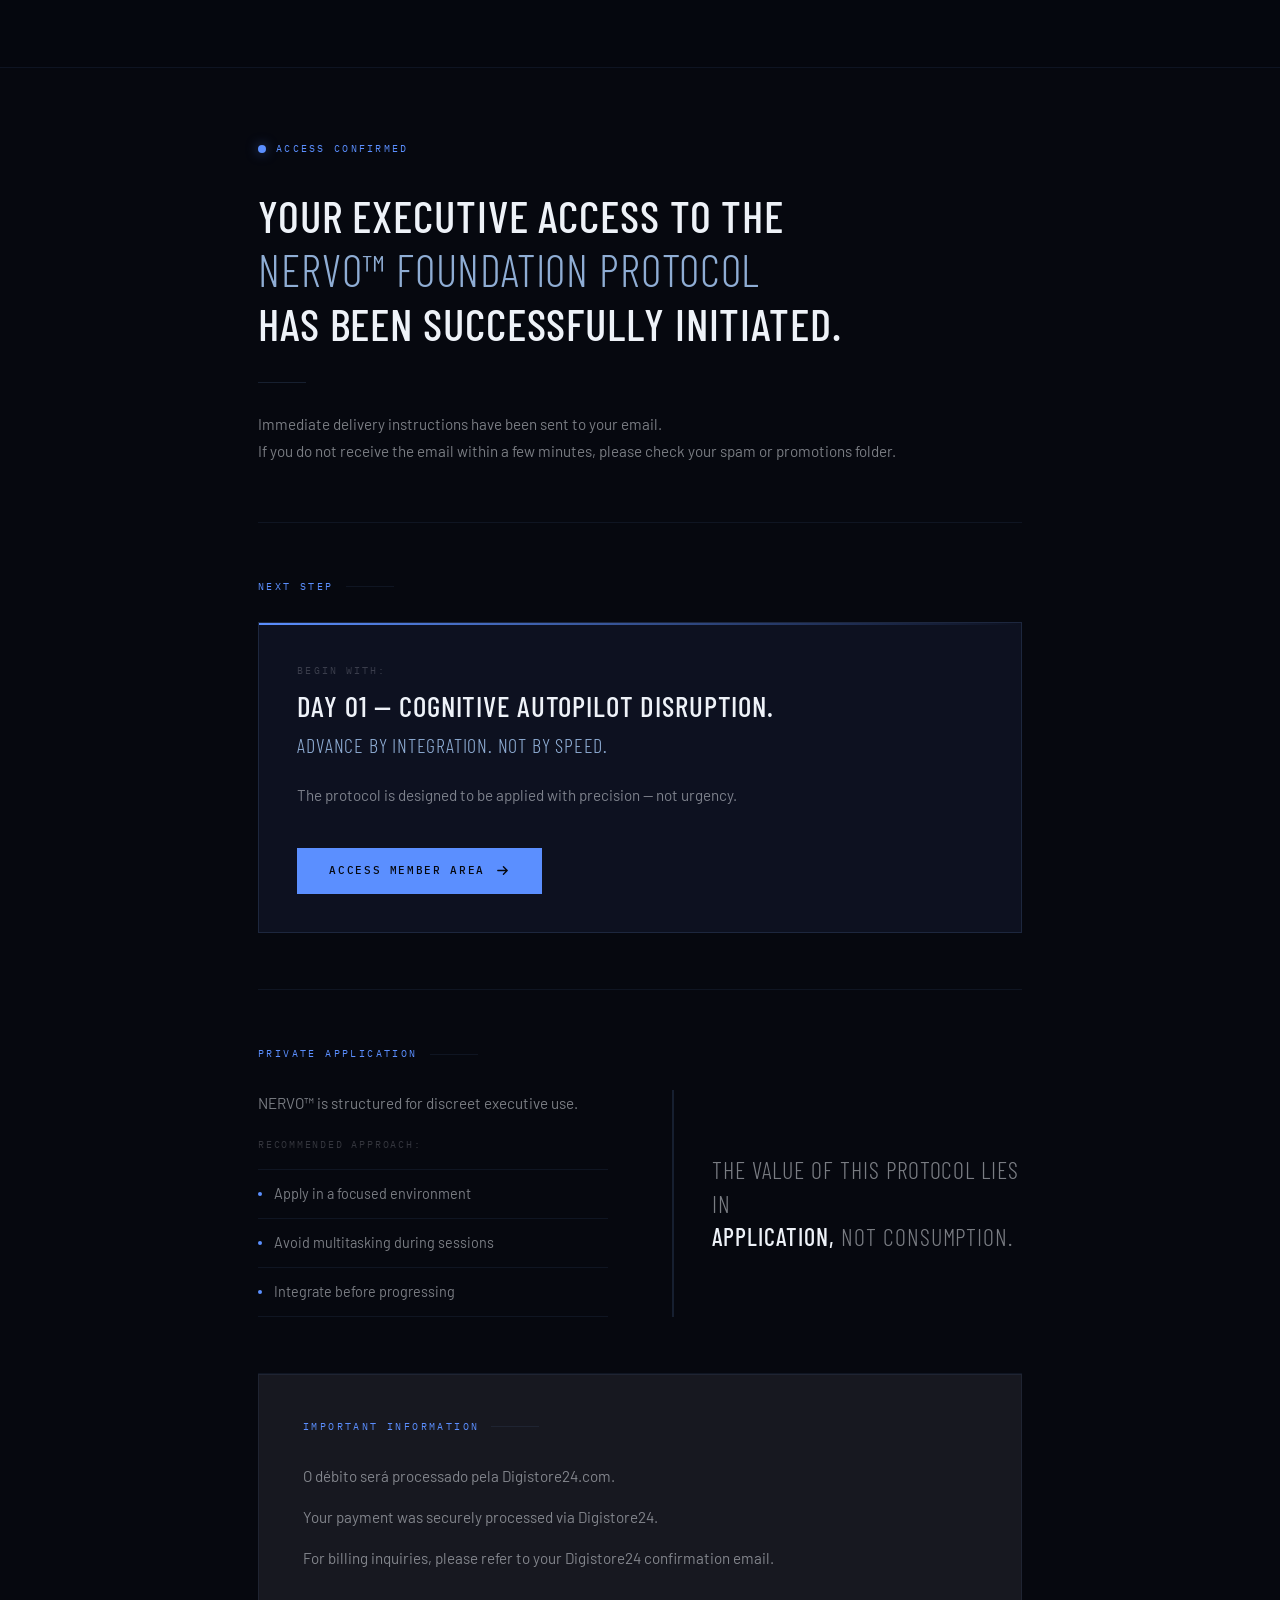
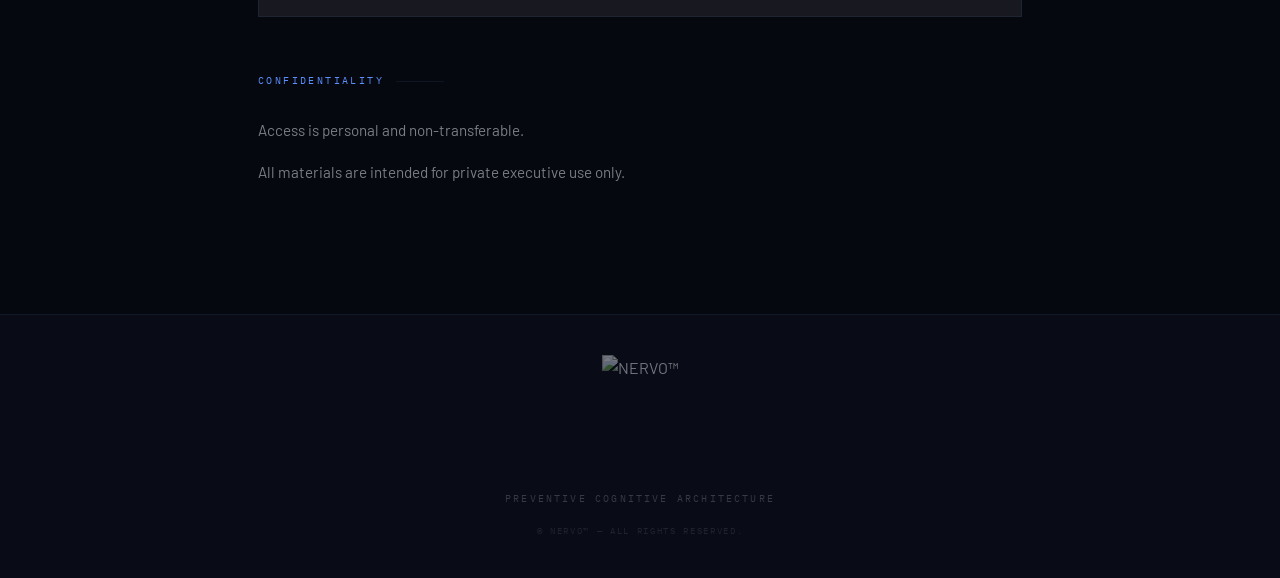
==== Thankyou.html @ c0cc9076 "Add files via upload" ====
<!DOCTYPE html>
<html lang="en">
<head>
  <meta charset="UTF-8" />
  <meta name="viewport" content="width=device-width, initial-scale=1.0" />
  <title>NERVO™ — Access Confirmed</title>
  <link rel="stylesheet" href="thankyou.css" />
  <link rel="preconnect" href="https://fonts.googleapis.com" />
  <link rel="preconnect" href="https://fonts.gstatic.com" crossorigin />
  <link href="https://fonts.googleapis.com/css2?family=Barlow:wght@300;400;500&family=Barlow+Condensed:wght@300;400;500;600;700&family=IBM+Plex+Mono:wght@300;400&display=swap" rel="stylesheet" />
</head>
<body>

  <header class="page-header">
    <div class="header-inner">
      <div class="logo-wrap">
        <img src="scr/NERVO_favicon_192.png" alt="NERVO™" class="logo-img" />
      </div>
    </div>
  </header>

  <main class="main">
    <div class="container">

      <section class="block block-confirmation fade-up">
        <div class="status-line">
          <span class="status-dot"></span>
          <span class="status-label">Access Confirmed</span>
        </div>
        <h1 class="page-title">
          Your executive access to the<br />
          <span class="title-dim">NERVO™ Foundation Protocol</span><br />
          has been successfully initiated.
        </h1>
        <div class="divider-rule"></div>
        <p class="delivery-note fade-up delay-1">
          Immediate delivery instructions have been sent to your email.<br />
          If you do not receive the email within a few minutes, please check your spam or promotions folder.
        </p>
      </section>

      <section class="block fade-up delay-2">
        <div class="block-label">Next Step</div>
        <div class="next-step-block">
          <p class="next-pre">Begin with:</p>
          <p class="next-title">Day 01 — Cognitive Autopilot Disruption.</p>
          <p class="next-sub">Advance by integration. Not by speed.</p>
          <p class="body-text">The protocol is designed to be applied with precision — not urgency.</p>
          <a href="https://www.digistore24.com/member-area/YOUR_PRODUCT_ID" class="btn-access" target="_blank" rel="noopener noreferrer">
            Access Member Area
            <svg width="15" height="15" viewBox="0 0 16 16" fill="none"><path d="M3 8h10M9 4l4 4-4 4" stroke="currentColor" stroke-width="1.5" stroke-linecap="round" stroke-linejoin="round"/></svg>
          </a>
        </div>
      </section>

      <section class="block fade-up delay-2">
        <div class="block-label">Private Application</div>
        <div class="two-col">
          <div>
            <p class="body-text">NERVO™ is structured for discreet executive use.</p>
            <p class="mono-label">Recommended approach:</p>
            <ul class="approach-list">
              <li>Apply in a focused environment</li>
              <li>Avoid multitasking during sessions</li>
              <li>Integrate before progressing</li>
            </ul>
          </div>
          <div class="statement-aside">
            <p>The value of this protocol lies in<br /><strong>application,</strong> not consumption.</p>
          </div>
        </div>
      </section>

      <section class="block block-info fade-up delay-3">
        <div class="block-label">Important Information</div>
        <p class="body-text">O débito será processado pela Digistore24.com.</p>
        <p class="body-text">Your payment was securely processed via Digistore24.</p>
        <p class="body-text">For billing inquiries, please refer to your Digistore24 confirmation email.</p>
      </section>

      <section class="block block-confidentiality fade-up delay-3">
        <div class="block-label">Confidentiality</div>
        <p class="body-text">Access is personal and non-transferable.</p>
        <p class="body-text">All materials are intended for private executive use only.</p>
      </section>

    </div>
  </main>

  <footer class="page-footer">
    <div class="container footer-inner">
      <div class="footer-logo">
        <img src="scr/NERVO_favicon_192.png" alt="NERVO™" />
      </div>
      <p class="footer-tagline">Preventive Cognitive Architecture</p>
      <p class="footer-copy">© NERVO™ — All rights reserved.</p>
    </div>
  </footer>

  <script src="thankyou.js"></script>
</body>
</html>
---- thankyou.css ----
:root {
  --bg:         #06080f;
  --bg-alt:     #090c16;
  --surface:    #0d1120;
  --border:     rgba(100,140,200,0.1);
  --border-mid: rgba(100,140,200,0.18);

  --white:      #eef2f8;
  --white-80:   rgba(238,242,248,0.8);
  --white-50:   rgba(238,242,248,0.5);
  --white-25:   rgba(238,242,248,0.2);
  --white-10:   rgba(238,242,248,0.07);

  --blue:       #5b8fff;
  --blue-dim:   rgba(91,143,255,0.12);
  --steel:      #8fadd4;

  --font-sans:  'Barlow', sans-serif;
  --font-cond:  'Barlow Condensed', sans-serif;
  --font-mono:  'IBM Plex Mono', monospace;

  --max:        860px;
  --pad-x:      clamp(20px, 5vw, 48px);
  --header-h:   68px;
}

*, *::before, *::after { box-sizing: border-box; margin: 0; padding: 0; }
html { scroll-behavior: smooth; }

body {
  background: var(--bg);
  color: var(--white);
  font-family: var(--font-sans);
  font-size: 16px;
  line-height: 1.65;
  -webkit-font-smoothing: antialiased;
  min-height: 100vh;
  display: flex;
  flex-direction: column;
}

img { max-width: 100%; display: block; }
a { text-decoration: none; }

.container {
  max-width: var(--max);
  margin: 0 auto;
  padding: 0 var(--pad-x);
  width: 100%;
}

.page-header {
  height: var(--header-h);
  border-bottom: 1px solid var(--border);
  background: rgba(6,8,15,0.96);
  backdrop-filter: blur(20px);
  position: sticky;
  top: 0;
  z-index: 100;
}

.header-inner {
  max-width: var(--max);
  margin: 0 auto;
  padding: 0 var(--pad-x);
  height: 100%;
  display: flex;
  align-items: center;
}

.logo-img {
  height: 190px;
  width: auto;
  object-fit: contain;
}

.main {
  flex: 1;
  padding: clamp(56px, 8vh, 100px) 0 clamp(56px, 8vh, 80px);
}

.block {
  padding: clamp(36px, 5vw, 56px) 0;
  border-bottom: 1px solid var(--border);
}

.block:last-child { border-bottom: none; }

.block-label {
  font-family: var(--font-mono);
  font-size: 0.6rem;
  letter-spacing: 0.25em;
  text-transform: uppercase;
  color: var(--blue);
  margin-bottom: 1.75rem;
  display: flex;
  align-items: center;
  gap: 12px;
}

.block-label::after {
  content: '';
  flex: 1;
  height: 1px;
  background: var(--border);
  max-width: 48px;
}

.block-confirmation {
  padding-top: 0;
}

.status-line {
  display: flex;
  align-items: center;
  gap: 10px;
  margin-bottom: 2rem;
}

.status-dot {
  width: 8px;
  height: 8px;
  border-radius: 50%;
  background: var(--blue);
  box-shadow: 0 0 12px rgba(91,143,255,0.5);
  animation: pulse 2.5s ease-in-out infinite;
}

@keyframes pulse {
  0%, 100% { opacity: 1; box-shadow: 0 0 10px rgba(91,143,255,0.4); }
  50%       { opacity: 0.7; box-shadow: 0 0 18px rgba(91,143,255,0.7); }
}

.status-label {
  font-family: var(--font-mono);
  font-size: 0.65rem;
  letter-spacing: 0.22em;
  text-transform: uppercase;
  color: var(--blue);
}

.page-title {
  font-family: var(--font-cond);
  font-size: clamp(1.7rem, 4vw, 2.8rem);
  font-weight: 500;
  text-transform: uppercase;
  letter-spacing: 0.02em;
  line-height: 1.2;
  color: var(--white);
  margin-bottom: 2rem;
}

.title-dim {
  color: var(--steel);
  font-weight: 300;
}

.divider-rule {
  width: 48px;
  height: 1px;
  background: var(--border-mid);
  margin-bottom: 1.75rem;
}

.delivery-note {
  font-size: clamp(0.85rem, 1.4vw, 0.95rem);
  color: var(--white-50);
  line-height: 1.78;
}

.next-step-block {
  border: 1px solid var(--border-mid);
  background: var(--surface);
  padding: clamp(24px, 3vw, 40px);
  position: relative;
  overflow: hidden;
}

.next-step-block::before {
  content: '';
  position: absolute;
  top: 0; left: 0; right: 0;
  height: 2px;
  background: linear-gradient(90deg, var(--blue), transparent);
}

.next-pre {
  font-family: var(--font-mono);
  font-size: 0.65rem;
  letter-spacing: 0.2em;
  text-transform: uppercase;
  color: var(--white-25);
  margin-bottom: 10px;
}

.next-title {
  font-family: var(--font-cond);
  font-size: clamp(1.3rem, 2.5vw, 1.8rem);
  font-weight: 500;
  text-transform: uppercase;
  letter-spacing: 0.03em;
  color: var(--white);
  margin-bottom: 6px;
  line-height: 1.2;
}

.next-sub {
  font-family: var(--font-cond);
  font-size: clamp(1rem, 1.8vw, 1.25rem);
  font-weight: 300;
  text-transform: uppercase;
  letter-spacing: 0.04em;
  color: var(--steel);
  margin-bottom: 1.25rem;
}

.body-text {
  font-size: clamp(0.85rem, 1.4vw, 0.95rem);
  color: var(--white-50);
  line-height: 1.78;
  margin-bottom: 0.9rem;
}

.btn-access {
  display: inline-flex;
  align-items: center;
  gap: 10px;
  margin-top: 1.5rem;
  padding: 14px 32px;
  background: var(--blue);
  color: #06080f;
  font-family: var(--font-mono);
  font-size: 0.68rem;
  font-weight: 500;
  letter-spacing: 0.15em;
  text-transform: uppercase;
  position: relative;
  overflow: hidden;
  transition: background 0.3s, transform 0.2s, box-shadow 0.3s;
}

.btn-access::after {
  content: '';
  position: absolute;
  inset: 0;
  background: rgba(255,255,255,0.14);
  transform: translateX(-105%);
  transition: transform 0.4s cubic-bezier(.4,0,.2,1);
}

.btn-access:hover::after { transform: translateX(0); }
.btn-access:hover {
  transform: translateY(-2px);
  box-shadow: 0 8px 28px rgba(91,143,255,0.28);
}

.two-col {
  display: grid;
  grid-template-columns: 1fr 1fr;
  gap: clamp(32px, 5vw, 64px);
  align-items: start;
}

.mono-label {
  font-family: var(--font-mono);
  font-size: 0.62rem;
  letter-spacing: 0.18em;
  text-transform: uppercase;
  color: var(--white-25);
  margin-bottom: 1rem;
  margin-top: 1.25rem;
}

.approach-list {
  list-style: none;
  border-top: 1px solid var(--border);
}

.approach-list li {
  font-size: clamp(0.82rem, 1.3vw, 0.9rem);
  color: var(--white-50);
  padding: 12px 0;
  border-bottom: 1px solid var(--border);
  padding-left: 16px;
  position: relative;
}

.approach-list li::before {
  content: '';
  position: absolute;
  left: 0;
  top: 50%;
  transform: translateY(-50%);
  width: 4px;
  height: 4px;
  border-radius: 50%;
  background: var(--blue);
}

.statement-aside {
  display: flex;
  align-items: center;
  justify-content: flex-start;
  border-left: 2px solid var(--border-mid);
  padding-left: clamp(24px, 3vw, 40px);
  align-self: stretch;
}

.statement-aside p {
  font-family: var(--font-cond);
  font-size: clamp(1.1rem, 2vw, 1.5rem);
  font-weight: 300;
  text-transform: uppercase;
  letter-spacing: 0.04em;
  color: var(--white-50);
  line-height: 1.4;
}

.statement-aside p strong {
  color: var(--white);
  font-weight: 500;
}

.block-info {
  background: var(--white-10);
  padding: clamp(28px, 4vw, 44px);
  border: 1px solid var(--border);
  border-radius: 0;
  margin: 0 0;
}

.block-info .body-text:last-child { margin-bottom: 0; }

.block-confidentiality .body-text:last-child { margin-bottom: 0; }

.page-footer {
  border-top: 1px solid var(--border);
  padding: 40px 0;
  background: var(--bg-alt);
  margin-top: auto;
}

.footer-inner {
  display: flex;
  flex-direction: column;
  align-items: center;
  text-align: center;
  gap: 1rem;
}

.footer-logo img {
  height: 120px;
  width: auto;
  object-fit: contain;
  opacity: 0.45;
  filter: grayscale(0.2);
  transition: opacity 0.3s;
}
.footer-logo img:hover { opacity: 0.75; }

.footer-tagline {
  font-family: var(--font-mono);
  font-size: 0.62rem;
  letter-spacing: 0.22em;
  text-transform: uppercase;
  color: var(--white-25);
}

.footer-copy {
  font-family: var(--font-mono);
  font-size: 0.58rem;
  letter-spacing: 0.18em;
  text-transform: uppercase;
  color: rgba(238,242,248,0.1);
}

.fade-up {
  opacity: 0;
  transform: translateY(20px);
  transition: opacity 0.65s cubic-bezier(.4,0,.2,1), transform 0.65s cubic-bezier(.4,0,.2,1);
}

.fade-up.visible { opacity: 1; transform: translateY(0); }

.delay-1 { transition-delay: 0.1s; }
.delay-2 { transition-delay: 0.2s; }
.delay-3 { transition-delay: 0.35s; }


@media (max-width: 640px) {
  .two-col {
    grid-template-columns: 1fr;
    gap: 28px;
  }

  .statement-aside {
    border-left: none;
    border-top: 1px solid var(--border-mid);
    padding-left: 0;
    padding-top: 24px;
    align-items: flex-start;
  }

  .btn-access {
    width: 100%;
    justify-content: center;
  }

  .page-title {
    font-size: clamp(1.5rem, 7vw, 2.2rem);
  }
}
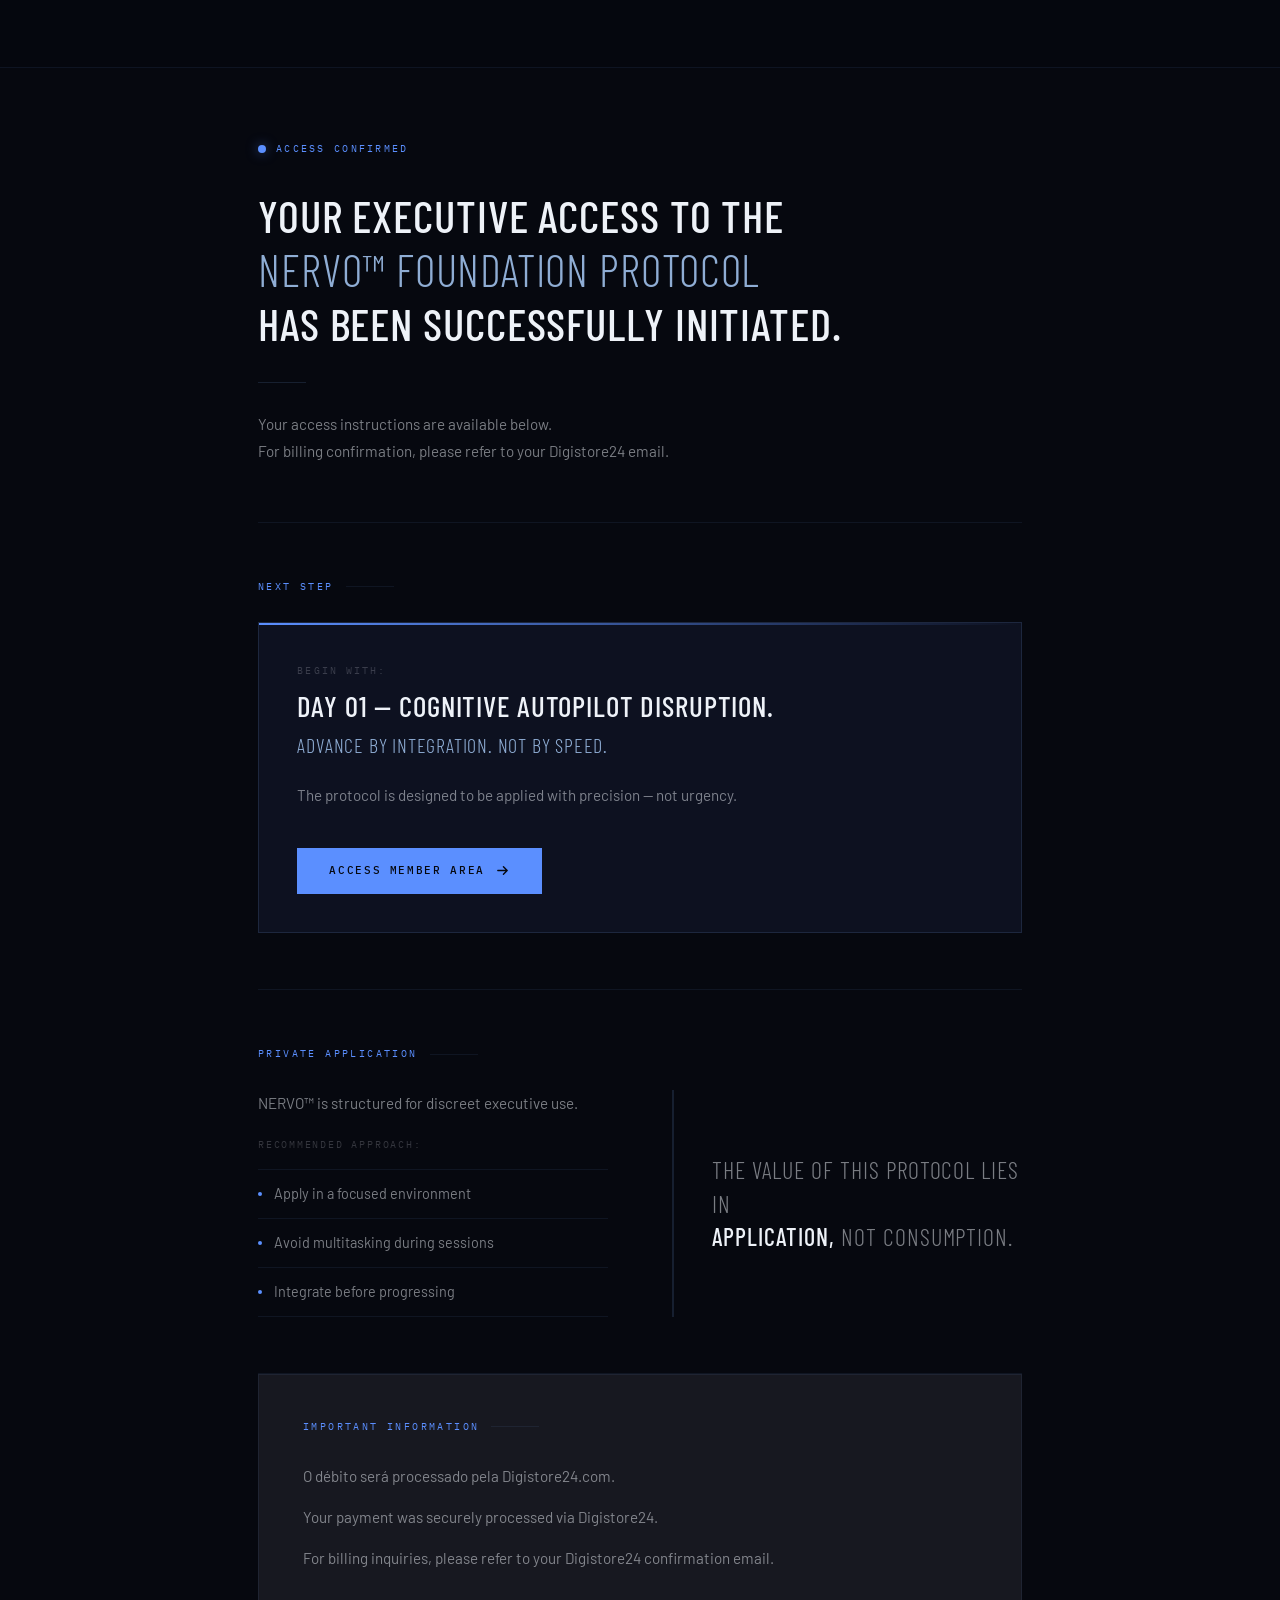
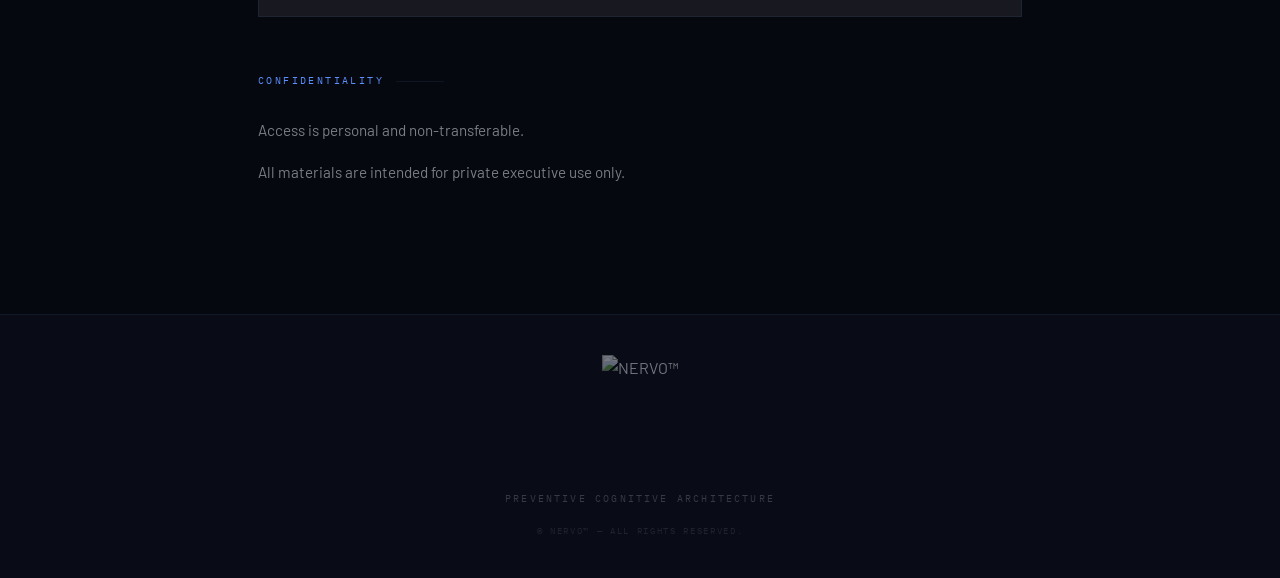
==== commit 44179587: "Add files via upload" ====
--- a/Thankyou.html
+++ b/Thankyou.html
@@ -34,8 +34,8 @@
         </h1>
         <div class="divider-rule"></div>
         <p class="delivery-note fade-up delay-1">
-          Immediate delivery instructions have been sent to your email.<br />
-          If you do not receive the email within a few minutes, please check your spam or promotions folder.
+          Your access instructions are available below.<br />
+          For billing confirmation, please refer to your Digistore24 email.
         </p>
       </section>
 
